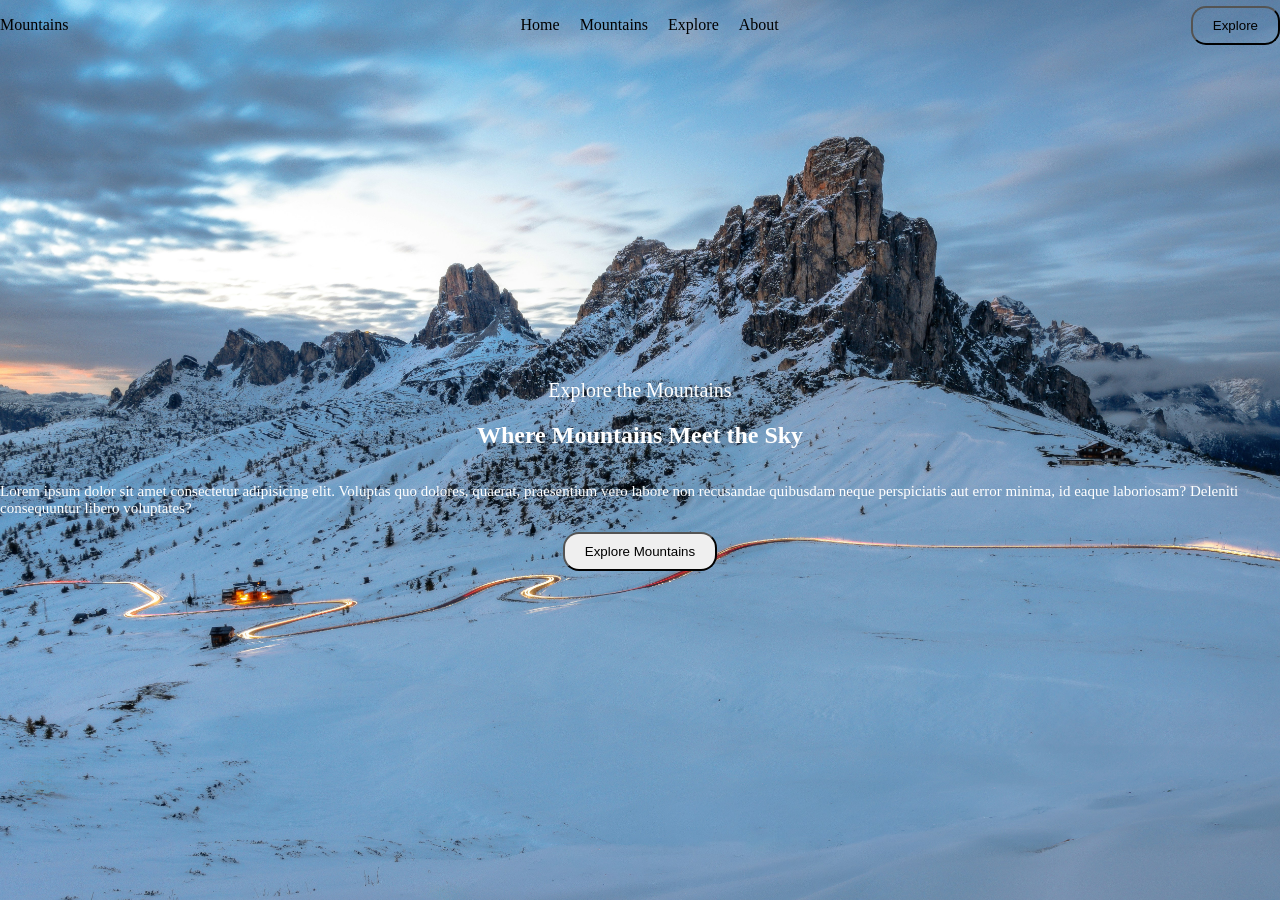
==== day4.html @ e6952cd0 "first commit" ====
<!DOCTYPE html>
<html lang="en">
<head>
    <meta charset="UTF-8">
    <meta name="viewport" content="width=device-width, initial-scale=1.0">
    <title>Document</title>
    <link rel="stylesheet" href="./day4.css" />
</head>
<body>
    <div class="main-container">
    <nav>
        <span>Mountains</span>
        <ul class="nav-items">
            <li><a href="#">Home</a></li>
            <li><a href="#">Mountains</a></li>
            <li><a href="#">Explore</a></li>
            <li><a href="#">About</a></li>
        </ul>
        <button class="nav-button">Explore</button>
    </nav>
    <section class="hero">
        <span class="tag">Explore the Mountains</span>
        <h1 class="heading">Where Mountains Meet the Sky</h1>
        <p class="description">Lorem ipsum dolor sit amet consectetur adipisicing elit. Voluptas quo dolores, quaerat, praesentium vero labore non recusandae quibusdam neque perspiciatis aut error minima, id eaque laboriosam? Deleniti consequuntur libero voluptates?</p>
        <button class="main-button">Explore Mountains</button>
    </section>
    </div>
</body>
</html>
---- day4.css ----
body{
    padding:0;
    margin: 0;
}

.main-container{
    height: 100vh;
    background-image: url("./image.jpg");
    background-size:cover;
    background-repeat: no-repeat;
    background-position: center;
    display: flex;
    flex-direction: column;
}

nav{
    display: flex;
    flex-direction: row;
    justify-content: space-between;
    align-items: center;
}

.nav-items{
    display: flex;
    flex-direction: row;
    list-style: none;
    gap:20px;
}

a{
    color:#000;
    text-decoration: none;
}

.nav-button{
    padding:10px 20px;
    border-radius: 15px;
    background-color: transparent;
}

.hero{
    display: flex;
    flex-direction: column;
    align-items: center;
    justify-content: center;
    flex-grow: 1;
    color: #fff;
}

.tag{
    font-size: 20px;
}

.main-heading{
    font-size: 55px;
}

.description{
    font-size: 15px;
}
.main-button{
    padding: 10px 20px;
    border-radius: 16px;
}
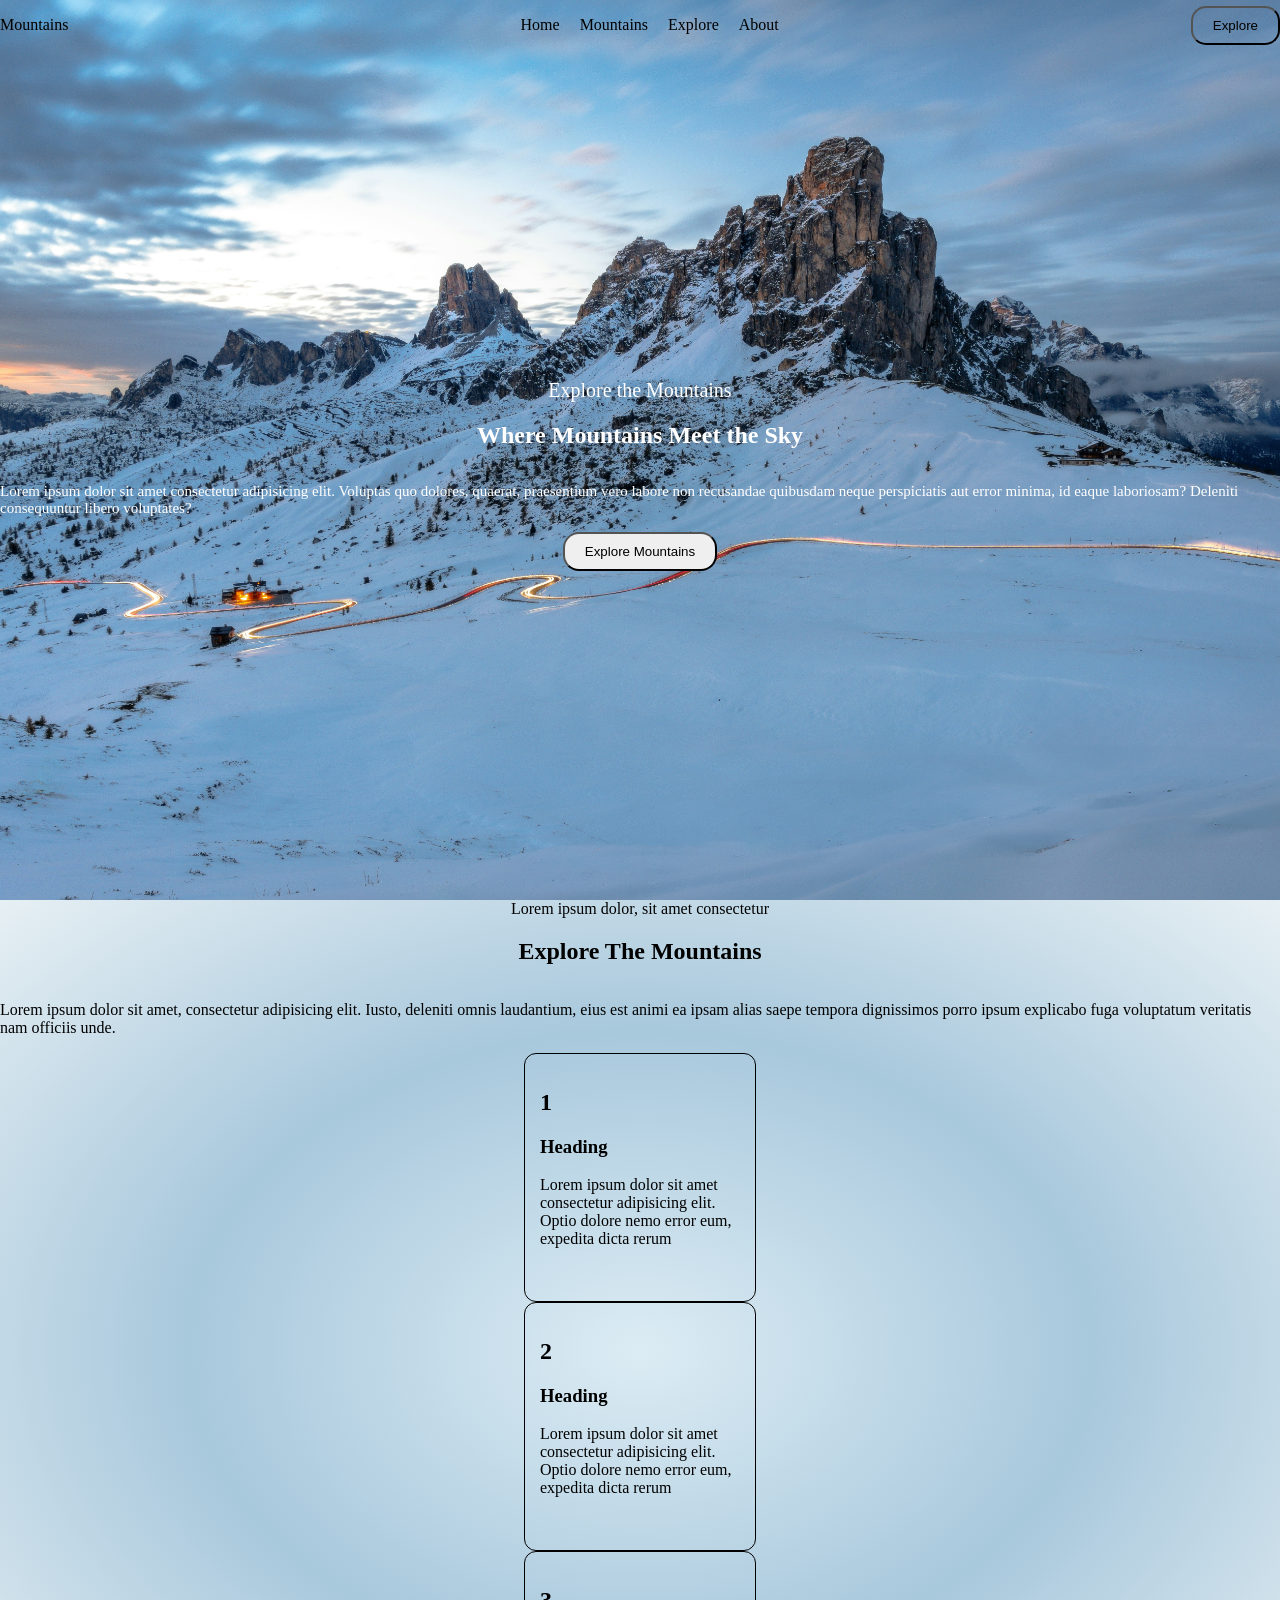
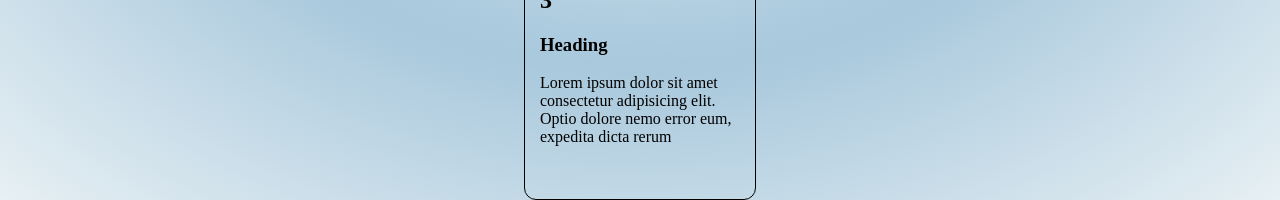
==== commit 5ec76a04: "section 2" ====
--- a/day4.html
+++ b/day4.html
@@ -25,5 +25,26 @@
         <button class="main-button">Explore Mountains</button>
     </section>
     </div>
+    <section class="sub-section">
+        <span>Lorem ipsum dolor, sit amet consectetur</span>
+        <h2>Explore The Mountains</h2>
+        <p>Lorem ipsum dolor sit amet, consectetur adipisicing elit. Iusto, deleniti omnis laudantium, eius est animi ea ipsam alias saepe tempora dignissimos porro ipsum explicabo fuga voluptatum veritatis nam officiis unde.</p>
+
+        <div class="card">
+            <h2>1</h2>
+            <h3>Heading</h3>
+            <p>Lorem ipsum dolor sit amet consectetur adipisicing elit. Optio dolore nemo error eum, expedita dicta rerum</p>
+        </div>
+        <div class="card">
+            <h2>2</h2>
+            <h3>Heading</h3>
+            <p>Lorem ipsum dolor sit amet consectetur adipisicing elit. Optio dolore nemo error eum, expedita dicta rerum</p>
+        </div>
+        <div class="card">
+            <h2>3</h2>
+            <h3>Heading</h3>
+            <p>Lorem ipsum dolor sit amet consectetur adipisicing elit. Optio dolore nemo error eum, expedita dicta rerum</p>
+        </div>
+    </section>
 </body>
 </html>
--- a/day4.css
+++ b/day4.css
@@ -9,6 +9,7 @@
     background-size:cover;
     background-repeat: no-repeat;
     background-position: center;
+    background-attachment: scroll;
     display: flex;
     flex-direction: column;
 }
@@ -61,4 +62,20 @@
 .main-button{
     padding: 10px 20px;
     border-radius: 16px;
+}
+
+.sub-section{
+    height: 100vh;
+    background-image: radial-gradient(#dcecf4,#a8c8dc,#e7f0f4);
+    display: flex;
+    flex-direction: column;
+    align-items: center;
+}
+
+.card{
+    border: 1px solid #000;
+    width: 200px;
+    height: 300px;
+    padding: 15px;
+    border-radius: 12px;
 }
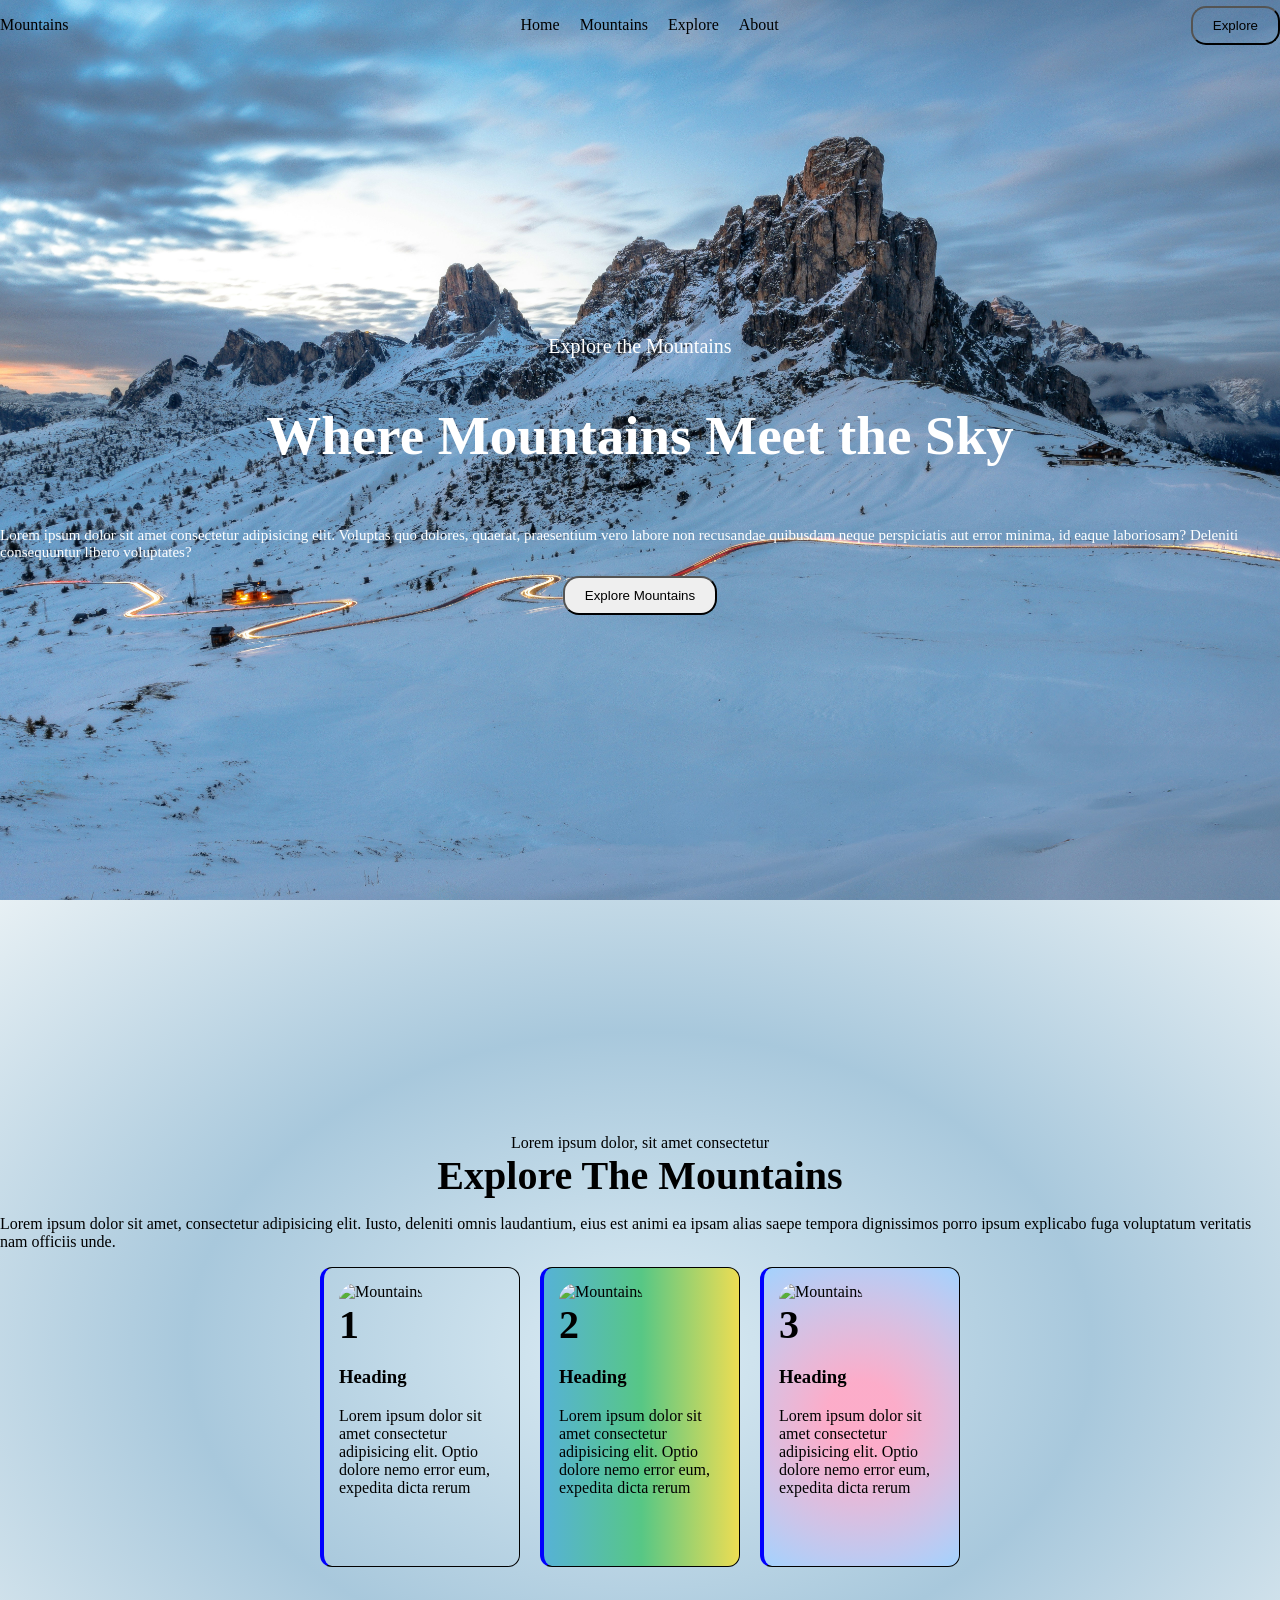
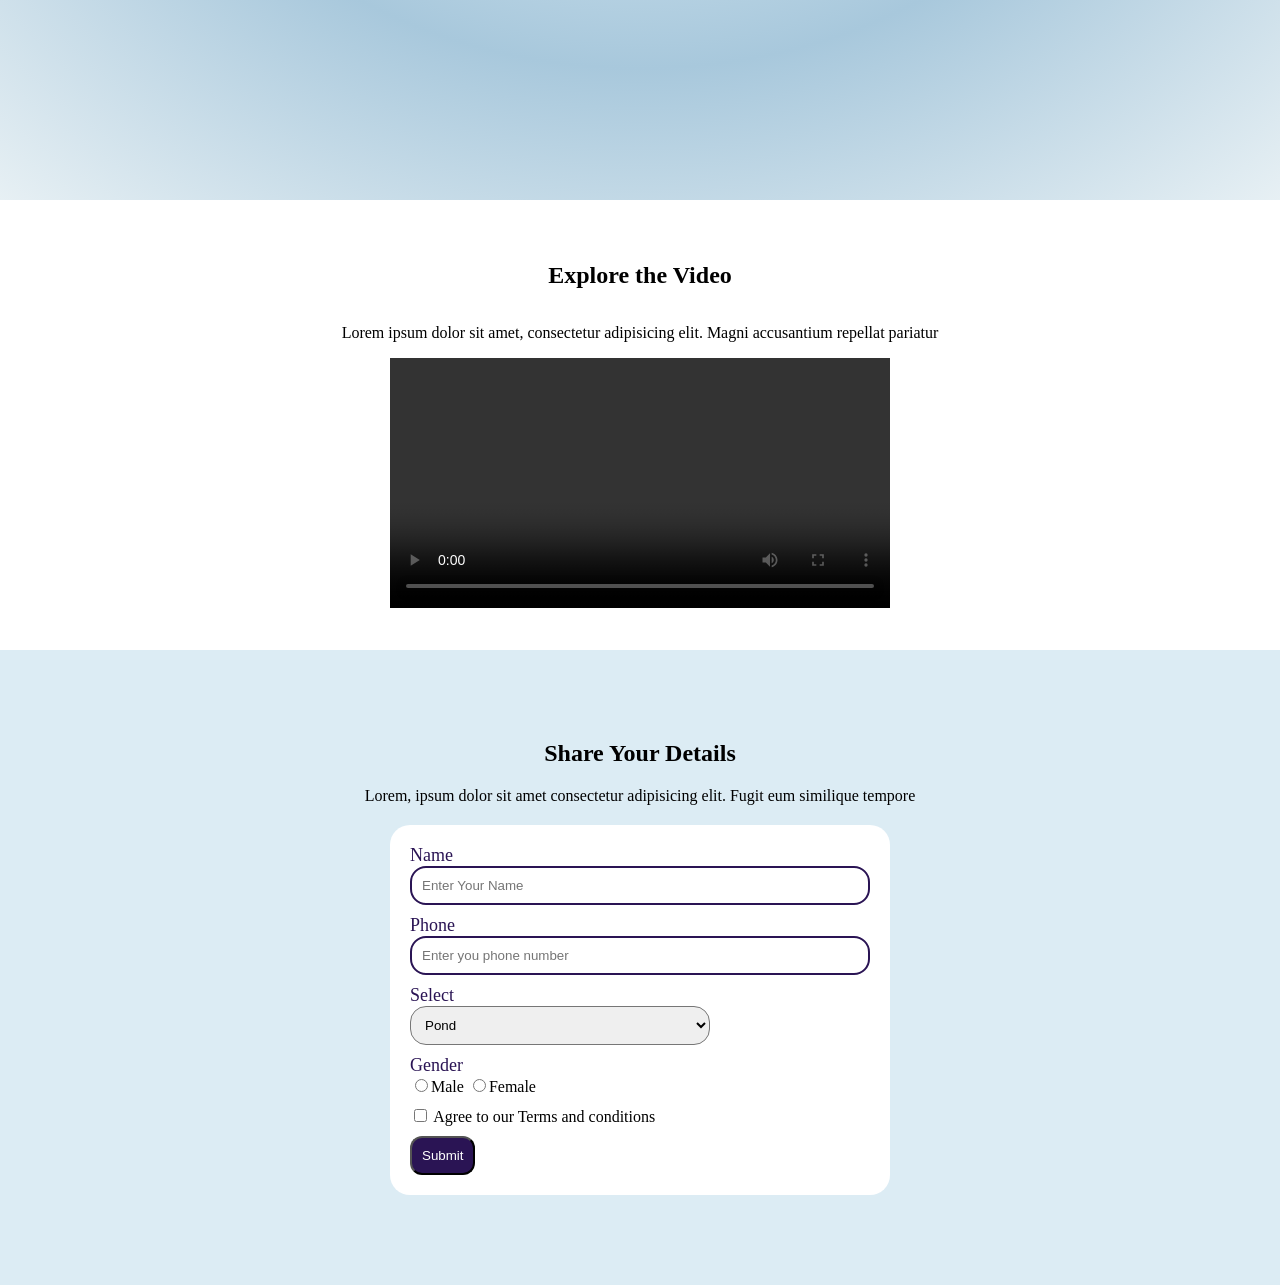
==== commit a37d3499: "day 5 class in day4.html and day4.css" ====
--- a/day4.html
+++ b/day4.html
@@ -14,13 +14,13 @@
             <li><a href="#">Home</a></li>
             <li><a href="#">Mountains</a></li>
             <li><a href="#">Explore</a></li>
-            <li><a href="#">About</a></li>
+            <li><a href="#form-section">About</a></li>
         </ul>
         <button class="nav-button">Explore</button>
     </nav>
     <section class="hero">
         <span class="tag">Explore the Mountains</span>
-        <h1 class="heading">Where Mountains Meet the Sky</h1>
+        <h1 class="main-heading">Where Mountains Meet the Sky</h1>
         <p class="description">Lorem ipsum dolor sit amet consectetur adipisicing elit. Voluptas quo dolores, quaerat, praesentium vero labore non recusandae quibusdam neque perspiciatis aut error minima, id eaque laboriosam? Deleniti consequuntur libero voluptates?</p>
         <button class="main-button">Explore Mountains</button>
     </section>
@@ -29,22 +29,70 @@
         <span>Lorem ipsum dolor, sit amet consectetur</span>
         <h2>Explore The Mountains</h2>
         <p>Lorem ipsum dolor sit amet, consectetur adipisicing elit. Iusto, deleniti omnis laudantium, eius est animi ea ipsam alias saepe tempora dignissimos porro ipsum explicabo fuga voluptatum veritatis nam officiis unde.</p>
-
-        <div class="card">
+        <div class="cards-container">
+        <div class="card card1">
+            <img src="https://encrypted-tbn0.gstatic.com/images?q=tbn:ANd9GcSKJJBJ_OB-CYmpyoteymGnXaAIj25INbosBpDAuzs2Uw&s" alt="Mountains" class="card-image" />
             <h2>1</h2>
             <h3>Heading</h3>
             <p>Lorem ipsum dolor sit amet consectetur adipisicing elit. Optio dolore nemo error eum, expedita dicta rerum</p>
         </div>
-        <div class="card">
+        <div class="card card2">
+            <img src="https://encrypted-tbn0.gstatic.com/images?q=tbn:ANd9GcSKJJBJ_OB-CYmpyoteymGnXaAIj25INbosBpDAuzs2Uw&s" alt="Mountains" class="card-image" />
             <h2>2</h2>
             <h3>Heading</h3>
             <p>Lorem ipsum dolor sit amet consectetur adipisicing elit. Optio dolore nemo error eum, expedita dicta rerum</p>
         </div>
-        <div class="card">
+        <div class="card card3">
+            <img src="https://encrypted-tbn0.gstatic.com/images?q=tbn:ANd9GcSKJJBJ_OB-CYmpyoteymGnXaAIj25INbosBpDAuzs2Uw&s" alt="Mountains" class="card-image" />
             <h2>3</h2>
             <h3>Heading</h3>
             <p>Lorem ipsum dolor sit amet consectetur adipisicing elit. Optio dolore nemo error eum, expedita dicta rerum</p>
         </div>
+        </div>
+    </section>
+
+    <section class="video-section">
+        <h2>Explore the Video</h2>
+        <p>Lorem ipsum dolor sit amet, consectetur adipisicing elit. Magni accusantium repellat pariatur</p>
+        <video controls autoplay width="500" height="500">
+            <source src="./video.mp4" type="video/mp4"/>
+        </video>
+    </section>
+
+    <section class="form-section" id="form-section">
+        <h1>Share Your Details</h1>
+        <p>Lorem, ipsum dolor sit amet consectetur adipisicing elit. Fugit eum similique tempore</p>
+        <form class="form">
+            <div class="form-element">
+            <label class="label">Name</label><br />
+            <input type="text" placeholder="Enter Your Name"  class="input-text"/>
+            </div>
+            <div class="form-element">
+            <label class="label">Phone</label><br />
+            <input type="tel" placeholder="Enter you phone number"  class="input-text"/>
+            </div>
+
+            <div class="form-element">
+                <label class="label">Select</label><br />
+                <select>
+                    <option>Land</option>
+                    <option>River</option>
+                    <option selected>Pond</option>
+                    <option>River</option>
+                </select>
+            </div>
+
+            <div class="form-element">
+                <label class="label">Gender</label><br />
+                <input type="radio" name="gender" /><label>Male</label>
+                <input type="radio" name="gender" /><label>Female</label>
+            </div>
+
+            <div class="form-element">
+                <input type ="checkbox" /> <label>Agree to our Terms and conditions</label>
+            </div>
+            <button class="btn">Submit</button>
+        </form>
     </section>
 </body>
 </html>
--- a/day4.css
+++ b/day4.css
@@ -1,6 +1,10 @@
 body{
     padding:0;
     margin: 0;
+}
+
+*{
+    box-sizing: border-box;
 }
 
 .main-container{
@@ -70,12 +74,99 @@
     display: flex;
     flex-direction: column;
     align-items: center;
+    justify-content: center;
+}
+
+.sub-section h2{
+    font-size: 40px;
+    margin:0;
+}
+
+.cards-container{
+    display: flex;
+    flex-direction: row;
+    justify-content: center;
+    align-items: center;
+    gap:20px;
 }
 
 .card{
     border: 1px solid #000;
     width: 200px;
-    height: 300px;
+    min-height: 300px;
     padding: 15px;
     border-radius: 12px;
+    border-left: 4px solid blue;
+}
+
+.card1{
+    background-image: url("https://encrypted-tbn0.gstatic.com/images?q=tbn:ANd9GcQlqFo_PML3GAvBanBbGCEXclWfWIcg-XezSxXMDL72hQ&s=10");
+    background-size: contain;
+}
+
+.card-image{
+    width: 100%;
+    border-top-left-radius: 20px;
+    border-top-right-radius: 20px;
+}
+
+.card2{
+    background-image: linear-gradient(90deg,rgba(86, 178, 214, 1) 0%, rgba(87, 199, 133, 1) 50%, rgba(237, 221, 83, 1) 100%);;
+}
+
+.card3{
+    background-image: radial-gradient(circle, lch(79 33 356) 20%, lch(82 28 253) 100%);;
+}
+
+.video-section{
+    display: flex;
+    flex-direction: column;
+    align-items: center;
+    justify-content: center;
+    height: 50vh;
+    padding: 50px 0px;
+}
+
+.form-section{
+    text-align: center;
+    padding: 70px 0px;
+    background-color: #dcecf4;
+}
+
+.label{
+    color: #2a1454;
+    font-size: 18px;
+}
+
+.input-text{
+    padding: 10px;
+    border-radius: 16px;
+    width: 100%;
+    border: 2px solid #2a1454
+}
+
+form{
+    width: 500px;
+    text-align: start;
+    margin: 20px auto;
+    background-color: #fff;
+    padding: 20px;
+    border-radius: 20px;
+}
+
+.form-element{
+    margin-bottom: 10px;
+}
+
+select{
+    width: 300px;
+    padding: 10px;
+    border-radius: 16px;
+}
+
+.btn{
+    padding: 10px;
+    background-color: #2a1454;
+    color:#fff;
+    border-radius: 12px;
 }
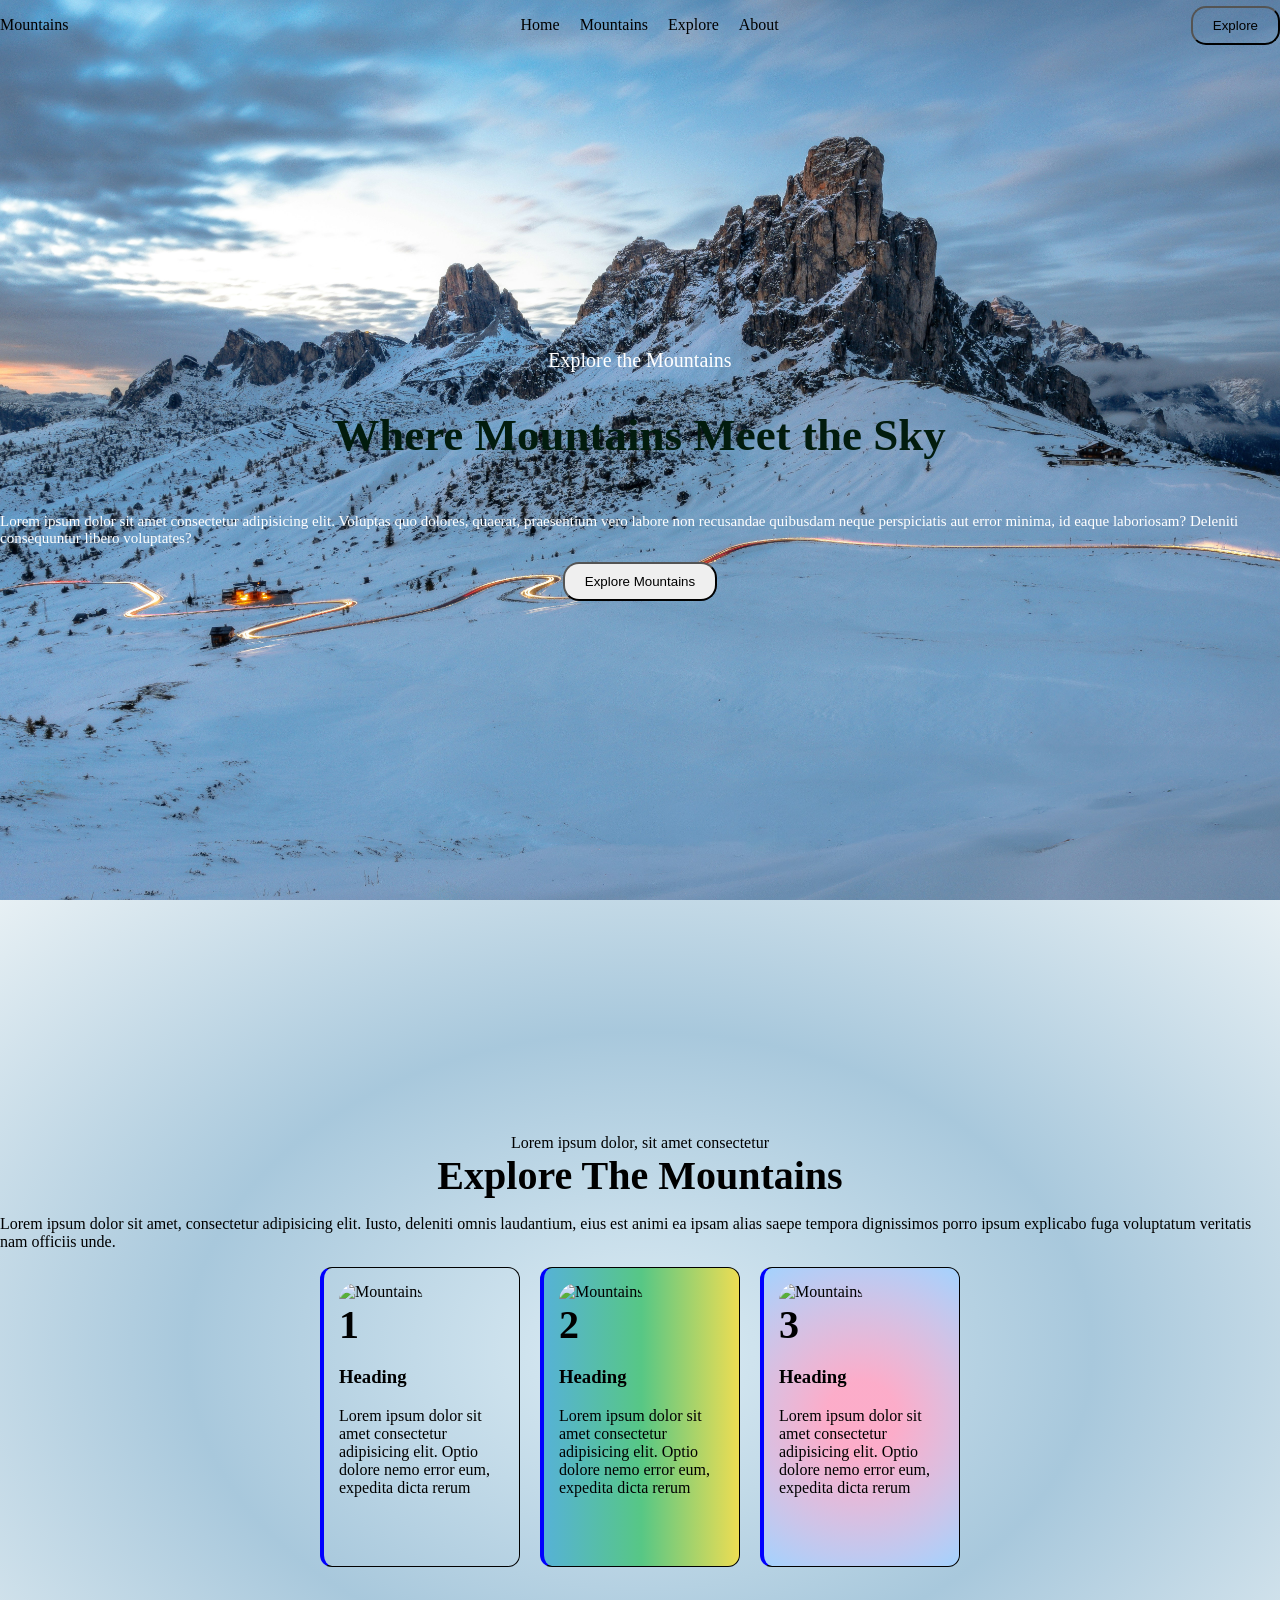
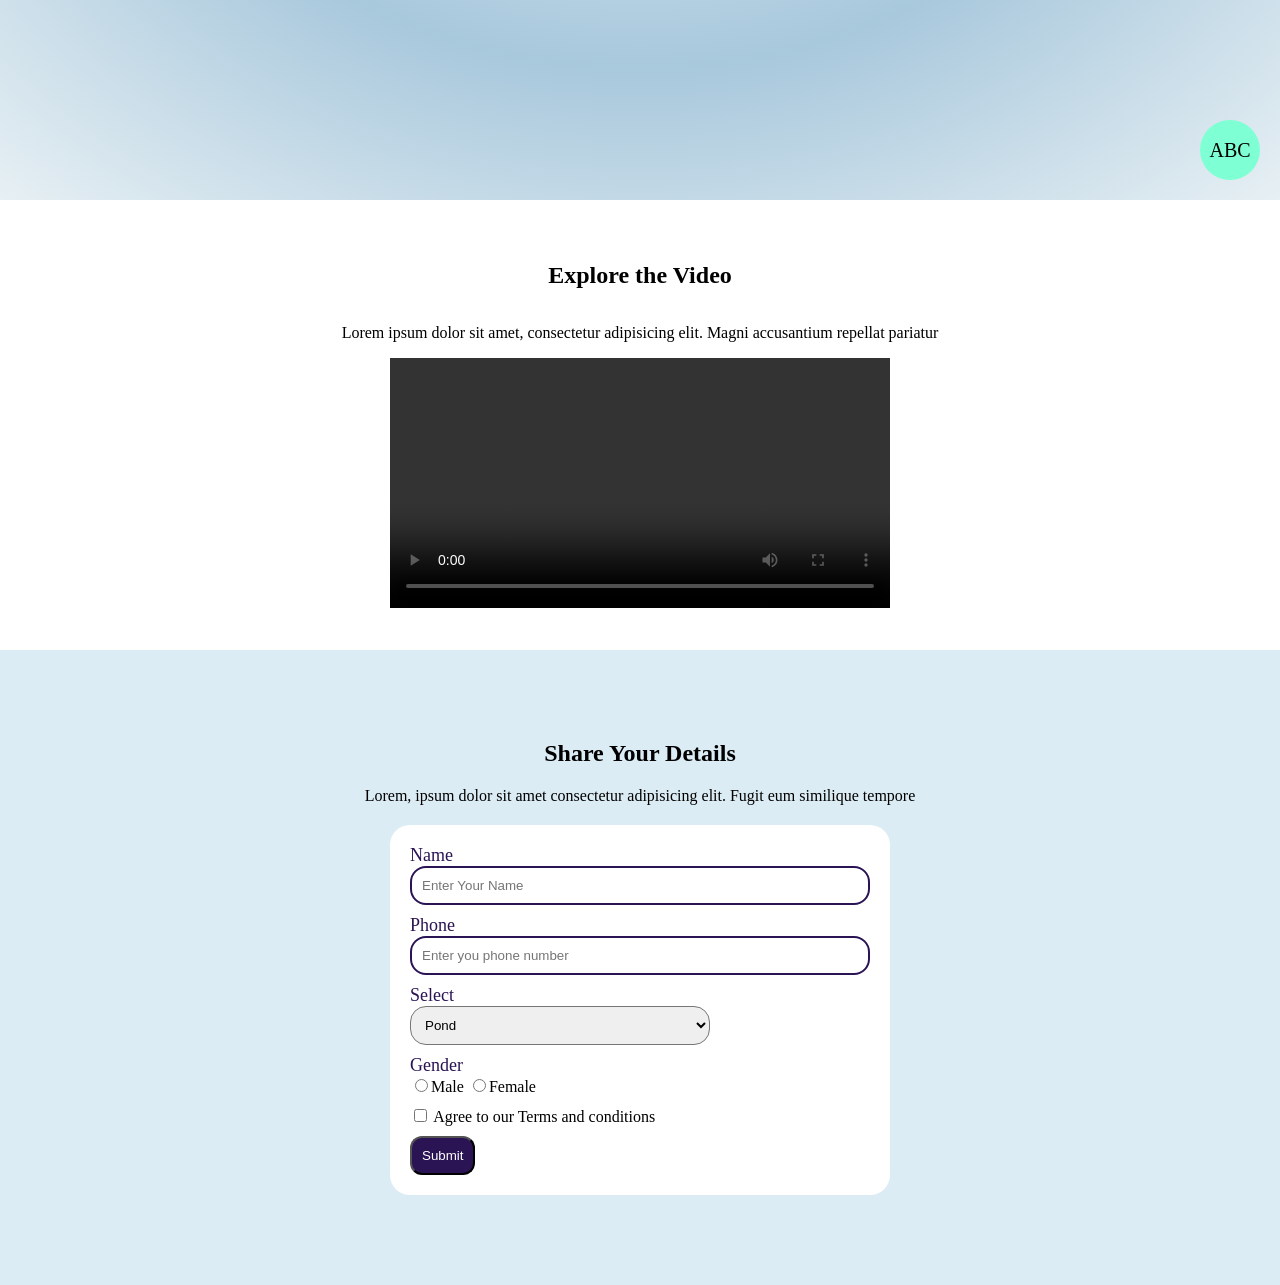
==== commit d47ed72e: "position, dom and js class" ====
--- a/day4.html
+++ b/day4.html
@@ -5,6 +5,7 @@
     <meta name="viewport" content="width=device-width, initial-scale=1.0">
     <title>Document</title>
     <link rel="stylesheet" href="./day4.css" />
+    <script src="./firstclass.js"></script>
 </head>
 <body>
     <div class="main-container">
@@ -23,6 +24,7 @@
         <h1 class="main-heading">Where Mountains Meet the Sky</h1>
         <p class="description">Lorem ipsum dolor sit amet consectetur adipisicing elit. Voluptas quo dolores, quaerat, praesentium vero labore non recusandae quibusdam neque perspiciatis aut error minima, id eaque laboriosam? Deleniti consequuntur libero voluptates?</p>
         <button class="main-button">Explore Mountains</button>
+        
     </section>
     </div>
     <section class="sub-section">
@@ -49,6 +51,7 @@
             <p>Lorem ipsum dolor sit amet consectetur adipisicing elit. Optio dolore nemo error eum, expedita dicta rerum</p>
         </div>
         </div>
+        <a class="floating-btn"><span>ABC</span></a>
     </section>
 
     <section class="video-section">
--- a/day4.css
+++ b/day4.css
@@ -1,16 +1,16 @@
-body{
-    padding:0;
+body {
+    padding: 0;
     margin: 0;
 }
 
-*{
+* {
     box-sizing: border-box;
 }
 
-.main-container{
+.main-container {
     height: 100vh;
     background-image: url("./image.jpg");
-    background-size:cover;
+    background-size: cover;
     background-repeat: no-repeat;
     background-position: center;
     background-attachment: scroll;
@@ -18,32 +18,32 @@
     flex-direction: column;
 }
 
-nav{
+nav {
     display: flex;
     flex-direction: row;
     justify-content: space-between;
     align-items: center;
 }
 
-.nav-items{
+.nav-items {
     display: flex;
     flex-direction: row;
     list-style: none;
-    gap:20px;
-}
-
-a{
-    color:#000;
+    gap: 20px;
+}
+
+a {
+    color: #000;
     text-decoration: none;
 }
 
-.nav-button{
-    padding:10px 20px;
+.nav-button {
+    padding: 10px 20px;
     border-radius: 15px;
     background-color: transparent;
 }
 
-.hero{
+.hero {
     display: flex;
     flex-direction: column;
     align-items: center;
@@ -52,73 +52,81 @@
     color: #fff;
 }
 
-.tag{
+.tag {
     font-size: 20px;
 }
 
-.main-heading{
+.main-heading {
     font-size: 55px;
 }
 
-.description{
+.description {
     font-size: 15px;
 }
-.main-button{
+
+.main-button {
     padding: 10px 20px;
     border-radius: 16px;
 }
 
-.sub-section{
+.sub-section {
     height: 100vh;
-    background-image: radial-gradient(#dcecf4,#a8c8dc,#e7f0f4);
-    display: flex;
-    flex-direction: column;
-    align-items: center;
-    justify-content: center;
-}
-
-.sub-section h2{
+    background-image: radial-gradient(#dcecf4, #a8c8dc, #e7f0f4);
+    display: flex;
+    flex-direction: column;
+    align-items: center;
+    justify-content: center;
+    position: relative;
+}
+
+.sub-section h2 {
     font-size: 40px;
-    margin:0;
-}
-
-.cards-container{
+    margin: 0;
+    
+}
+
+.cards-container {
     display: flex;
     flex-direction: row;
     justify-content: center;
     align-items: center;
-    gap:20px;
-}
-
-.card{
+    flex-wrap: wrap;
+    gap: 20px;
+}
+
+.card {
     border: 1px solid #000;
     width: 200px;
     min-height: 300px;
     padding: 15px;
     border-radius: 12px;
     border-left: 4px solid blue;
-}
-
-.card1{
+    z-index:1;
+    
+}
+
+.card1 {
     background-image: url("https://encrypted-tbn0.gstatic.com/images?q=tbn:ANd9GcQlqFo_PML3GAvBanBbGCEXclWfWIcg-XezSxXMDL72hQ&s=10");
     background-size: contain;
 }
 
-.card-image{
+.card-image {
     width: 100%;
     border-top-left-radius: 20px;
     border-top-right-radius: 20px;
 }
 
-.card2{
-    background-image: linear-gradient(90deg,rgba(86, 178, 214, 1) 0%, rgba(87, 199, 133, 1) 50%, rgba(237, 221, 83, 1) 100%);;
-}
-
-.card3{
-    background-image: radial-gradient(circle, lch(79 33 356) 20%, lch(82 28 253) 100%);;
-}
-
-.video-section{
+.card2 {
+    background-image: linear-gradient(90deg, rgba(86, 178, 214, 1) 0%, rgba(87, 199, 133, 1) 50%, rgba(237, 221, 83, 1) 100%);
+    ;
+}
+
+.card3 {
+    background-image: radial-gradient(circle, lch(79 33 356) 20%, lch(82 28 253) 100%);
+    ;
+}
+
+.video-section {
     display: flex;
     flex-direction: column;
     align-items: center;
@@ -127,25 +135,26 @@
     padding: 50px 0px;
 }
 
-.form-section{
+
+.form-section {
     text-align: center;
     padding: 70px 0px;
     background-color: #dcecf4;
 }
 
-.label{
+.label {
     color: #2a1454;
     font-size: 18px;
 }
 
-.input-text{
+.input-text {
     padding: 10px;
     border-radius: 16px;
     width: 100%;
     border: 2px solid #2a1454
 }
 
-form{
+form {
     width: 500px;
     text-align: start;
     margin: 20px auto;
@@ -154,19 +163,86 @@
     border-radius: 20px;
 }
 
-.form-element{
+.form-element {
     margin-bottom: 10px;
 }
 
-select{
+select {
     width: 300px;
     padding: 10px;
     border-radius: 16px;
 }
 
-.btn{
+.btn {
     padding: 10px;
     background-color: #2a1454;
-    color:#fff;
+    color: #fff;
     border-radius: 12px;
+}
+
+@media screen and (max-width:768px) {
+    nav {
+        display: flex;
+        flex-direction: column;
+        justify-content: space-between;
+        align-items: center;
+    }
+
+    .main-heading {
+        font-size: 25px;
+        color: red;
+    }
+
+    .description {
+        font-size: 12px;
+    }
+
+    .sub-section{
+        height: 100%;
+        padding: 50px 0px;
+    }
+
+     .sub-section h2,p{
+        text-align: center;
+     }
+
+     .video-section{
+        height: 100%;
+     }
+
+     video{
+        width: 100%;
+        height: 100%;
+     }
+     form{
+        width: 100%;;
+     }
+}
+
+@media screen and (min-width:768px) and (max-width:1024px){
+    .main-heading {
+        font-size: 35px;
+        color: rgb(0, 255, 119);
+    }
+}
+
+@media screen and (min-width:1024px) and (max-width:1450px){
+    .main-heading {
+        font-size: 45px;
+        color: rgb(2, 28, 14);
+    }
+}
+
+.floating-btn{
+    height: 60px;
+    width: 60px;
+    background-color: aquamarine;
+    border-radius: 50%;
+    display: flex;
+    justify-content: center;
+    align-items: center;
+    font-size: 20px;
+    position: absolute;
+    bottom: 20px;
+    right: 20px;
 }
